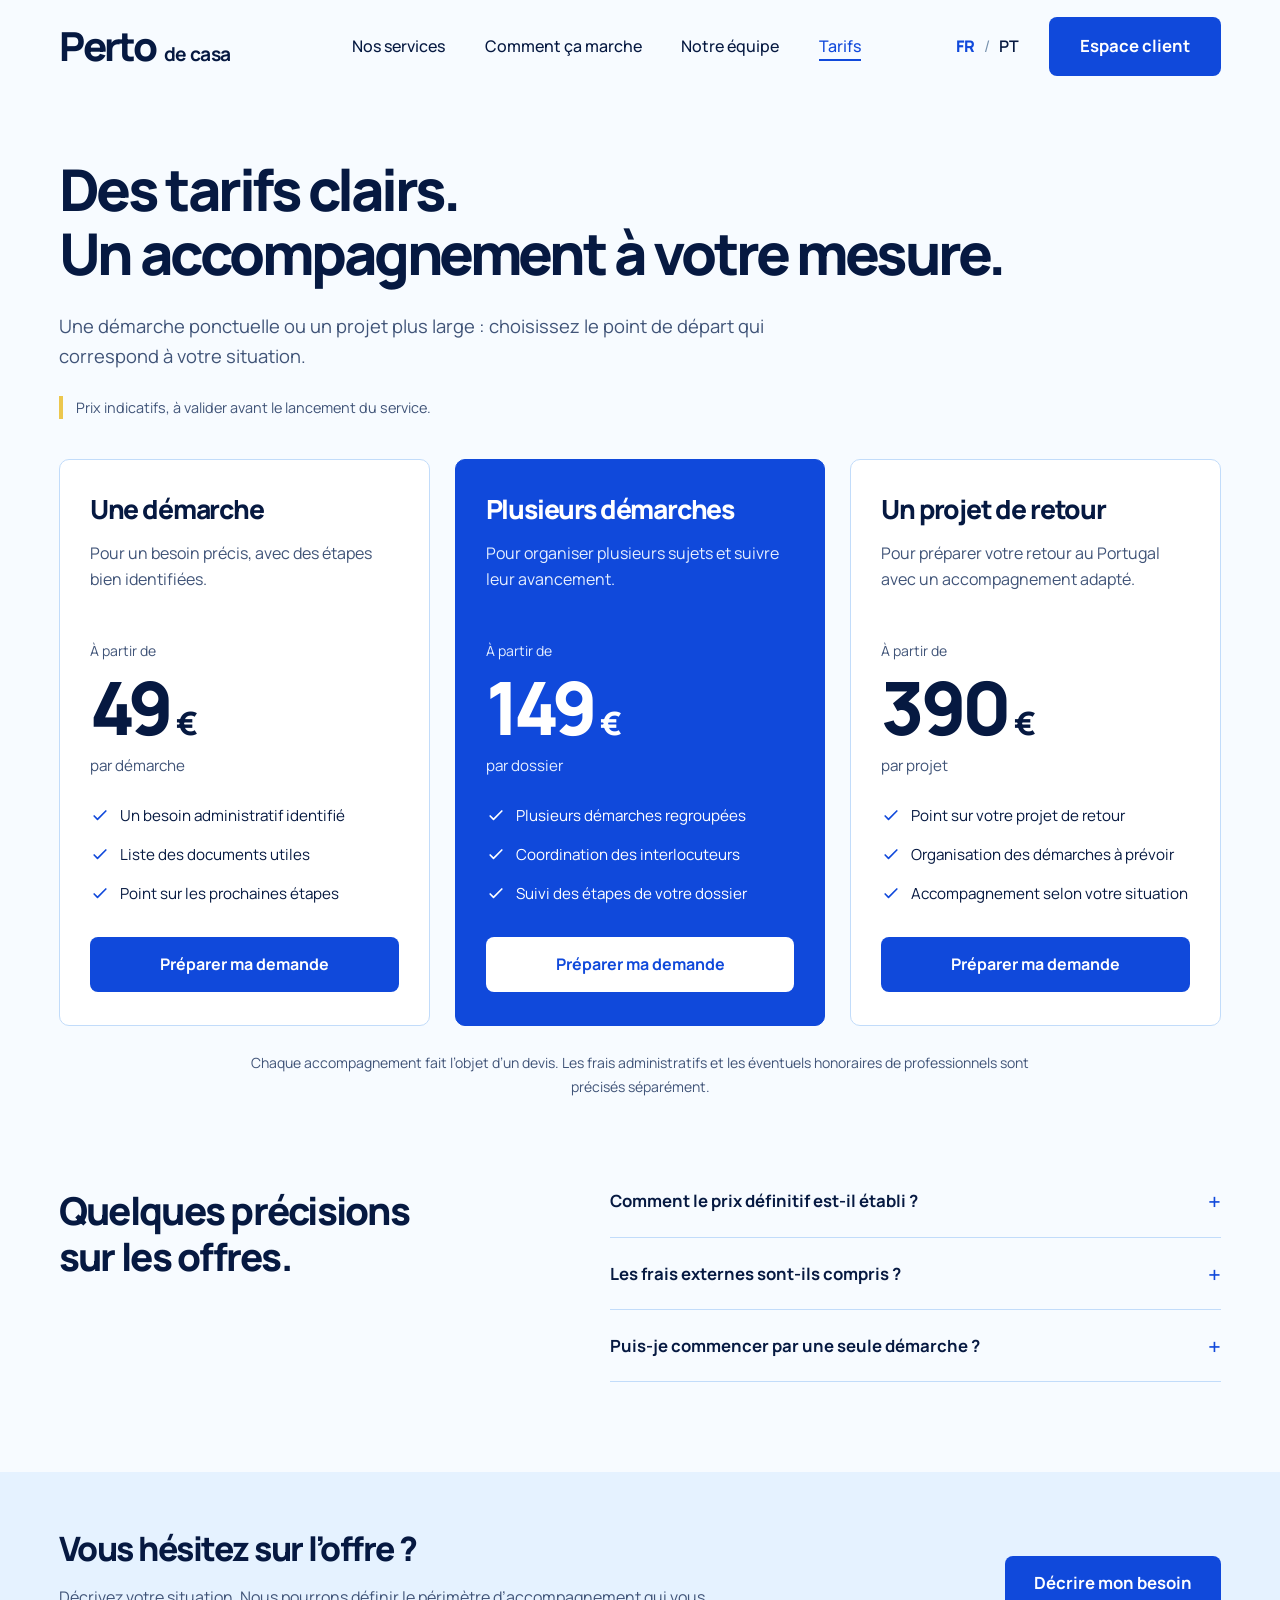
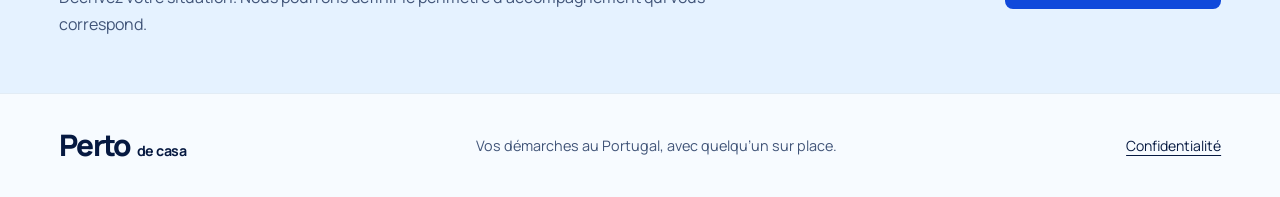
==== tarifs.html @ a604cd0a "Build Perto de Casa website and indicative pricing page" ====
<!doctype html>
<html lang="fr">
<head>
  <meta charset="utf-8">
  <meta name="viewport" content="width=device-width, initial-scale=1">
  <meta name="theme-color" content="#f7fbff">
  <meta name="description" content="Découvrez les offres indicatives de Perto de Casa : une démarche, plusieurs démarches ou un projet de retour au Portugal.">
  <title>Tarifs — Perto de Casa</title>
  <link rel="canonical" href="https://ayoubkhm.github.io/perto-de-casa/tarifs.html">
  <link rel="icon" href="assets/favicon.svg" type="image/svg+xml">
  <link rel="preload" href="assets/manrope-800.ttf" as="font" type="font/ttf" crossorigin>
  <link rel="stylesheet" href="styles.css">
  <link rel="stylesheet" href="pricing.css">
  <script src="app.js" defer></script>
</head>
<body data-page="pricing">
  <a class="skip-link" href="#main" data-i18n="skip">Aller au contenu</a>
  <svg class="icon-library" aria-hidden="true" xmlns="http://www.w3.org/2000/svg">
    <symbol id="icon-document" viewBox="0 0 24 24"><path d="M14 2H6a2 2 0 0 0-2 2v16a2 2 0 0 0 2 2h12a2 2 0 0 0 2-2V8Z"/><path d="M14 2v6h6M8 13h8M8 17h6"/></symbol>
    <symbol id="icon-laptop" viewBox="0 0 24 24"><rect x="4" y="3" width="16" height="14" rx="1"/><path d="m2 21 2-4h16l2 4H2Z"/></symbol>
    <symbol id="icon-house" viewBox="0 0 24 24"><path d="m3 10 9-8 9 8M5 8v13h14V8M9 21v-8h6v8"/></symbol>
    <symbol id="icon-arrow" viewBox="0 0 24 24"><path d="M4 12h16m-6-6 6 6-6 6"/></symbol>
    <symbol id="icon-close" viewBox="0 0 24 24"><path d="m6 6 12 12M6 18 18 6"/></symbol>
    <symbol id="icon-check" viewBox="0 0 24 24"><path d="m5 12 4 4 10-10"/></symbol>
    <symbol id="icon-menu" viewBox="0 0 24 24"><path d="M4 6h16M4 12h16M4 18h16"/></symbol>
    <symbol id="icon-download" viewBox="0 0 24 24"><path d="M12 3v12m-5-5 5 5 5-5M5 16v5h14v-5"/></symbol>
  </svg>

  <header class="site-header">
    <div class="header-inner">
      <a class="wordmark" href="index.html" data-preserve-language aria-label="Perto de Casa, accueil">Perto <span class="wordmark-qualifier">de casa</span></a>
      <nav class="desktop-nav" aria-label="Navigation principale">
        <a href="index.html#services" data-preserve-language data-i18n="navServices">Nos services</a>
        <a href="index.html#fonctionnement" data-preserve-language data-i18n="navHow">Comment ça marche</a>
        <a href="index.html#equipe" data-preserve-language data-i18n="navTeam">Notre équipe</a>
        <a href="tarifs.html" aria-current="page" data-preserve-language data-i18n="navPricing">Tarifs</a>
      </nav>
      <div class="header-actions">
        <div class="language-switch" aria-label="Langue du site">
          <button type="button" data-language="fr" aria-pressed="true" aria-label="Français">FR</button>
          <span aria-hidden="true">/</span>
          <button type="button" data-language="pt" aria-pressed="false" aria-label="Português">PT</button>
        </div>
        <button class="button button-primary client-button" type="button" data-open="client" data-i18n="client">Espace client</button>
        <button class="menu-button" type="button" aria-label="Ouvrir le menu" aria-expanded="false" aria-controls="mobile-navigation"><svg class="icon"><use href="#icon-menu"/></svg></button>
      </div>
    </div>
    <nav id="mobile-navigation" class="mobile-nav" aria-label="Navigation mobile" hidden>
      <a href="index.html#services" data-preserve-language data-i18n="navServices">Nos services</a>
      <a href="index.html#fonctionnement" data-preserve-language data-i18n="navHow">Comment ça marche</a>
      <a href="index.html#equipe" data-preserve-language data-i18n="navTeam">Notre équipe</a>
        <a href="tarifs.html" aria-current="page" data-preserve-language data-i18n="navPricing">Tarifs</a>
      <button type="button" data-open="client" data-i18n="client">Espace client</button>
    </nav>
  </header>

  <main id="main">
    <section class="pricing-intro page-width" aria-labelledby="pricing-title">
      <h1 id="pricing-title" data-i18n="pricingTitle">Des tarifs clairs.<br>Un accompagnement à votre mesure.</h1>
      <p class="pricing-description" data-i18n="pricingIntro">Une démarche ponctuelle ou un projet plus large : choisissez le point de départ qui correspond à votre situation.</p>
      <p class="pricing-indicative" data-i18n="indicative">Prix indicatifs, à valider avant le lancement du service.</p>
    </section>

    <section class="pricing-offers page-width" aria-label="Offres d’accompagnement">
      <div class="pricing-grid">
        <article class="price-card" aria-labelledby="essential-title">
          <h2 id="essential-title" data-i18n="essentialTitle">Une démarche</h2>
          <p class="offer-description" data-i18n="essentialDescription">Pour un besoin précis, avec des étapes bien identifiées.</p>
          <div class="price"><span class="price-from" data-i18n="from">À partir de</span><strong>49<span>€</span></strong><span class="price-unit" data-i18n="perTask">par démarche</span></div>
          <ul class="offer-features">
            <li><svg class="icon"><use href="#icon-check"/></svg><span data-i18n="essentialOne">Un besoin administratif identifié</span></li>
            <li><svg class="icon"><use href="#icon-check"/></svg><span data-i18n="essentialTwo">Liste des documents utiles</span></li>
            <li><svg class="icon"><use href="#icon-check"/></svg><span data-i18n="essentialThree">Point sur les prochaines étapes</span></li>
          </ul>
          <button class="button button-primary" type="button" data-service="documents" data-i18n="choose">Préparer ma demande</button>
        </article>

        <article class="price-card price-card-featured" aria-labelledby="support-title">
          <h2 id="support-title" data-i18n="supportTitle">Plusieurs démarches</h2>
          <p class="offer-description" data-i18n="supportDescription">Pour organiser plusieurs sujets et suivre leur avancement.</p>
          <div class="price"><span class="price-from" data-i18n="from">À partir de</span><strong>149<span>€</span></strong><span class="price-unit" data-i18n="perFile">par dossier</span></div>
          <ul class="offer-features">
            <li><svg class="icon"><use href="#icon-check"/></svg><span data-i18n="supportOne">Plusieurs démarches regroupées</span></li>
            <li><svg class="icon"><use href="#icon-check"/></svg><span data-i18n="supportTwo">Coordination des interlocuteurs</span></li>
            <li><svg class="icon"><use href="#icon-check"/></svg><span data-i18n="supportThree">Suivi des étapes de votre dossier</span></li>
          </ul>
          <button class="button button-inverse" type="button" data-service="remote" data-i18n="choose">Préparer ma demande</button>
        </article>

        <article class="price-card" aria-labelledby="return-title">
          <h2 id="return-title" data-i18n="returnTitle">Un projet de retour</h2>
          <p class="offer-description" data-i18n="returnOfferDescription">Pour préparer votre retour au Portugal avec un accompagnement adapté.</p>
          <div class="price"><span class="price-from" data-i18n="from">À partir de</span><strong>390<span>€</span></strong><span class="price-unit" data-i18n="perProject">par projet</span></div>
          <ul class="offer-features">
            <li><svg class="icon"><use href="#icon-check"/></svg><span data-i18n="returnOne">Point sur votre projet de retour</span></li>
            <li><svg class="icon"><use href="#icon-check"/></svg><span data-i18n="returnTwo">Organisation des démarches à prévoir</span></li>
            <li><svg class="icon"><use href="#icon-check"/></svg><span data-i18n="returnThree">Accompagnement selon votre situation</span></li>
          </ul>
          <button class="button button-primary" type="button" data-service="return" data-i18n="choose">Préparer ma demande</button>
        </article>
      </div>
      <p class="pricing-note" data-i18n="priceNote">Chaque accompagnement fait l’objet d’un devis. Les frais administratifs et les éventuels honoraires de professionnels sont précisés séparément.</p>
    </section>

    <section class="pricing-faq page-width" aria-labelledby="pricing-faq-title">
      <h2 id="pricing-faq-title" data-i18n="pricingQuestions">Quelques précisions sur les offres.</h2>
      <div class="faq-list">
        <details><summary data-i18n="faqOne">Comment le prix définitif est-il établi ?</summary><p data-i18n="faqOneAnswer">Le devis précise les démarches prises en charge, les pièces utiles et les éventuels besoins de coordination. Les montants présentés sont des indications de travail à confirmer avec Hélèna.</p></details>
        <details><summary data-i18n="faqTwo">Les frais externes sont-ils compris ?</summary><p data-i18n="faqTwoAnswer">Les frais de l’administration, les traductions et les éventuels honoraires de professionnels sont distingués de l’accompagnement et précisés dans le devis.</p></details>
        <details><summary data-i18n="faqThree">Puis-je commencer par une seule démarche ?</summary><p data-i18n="faqThreeAnswer">Oui. L’offre « Une démarche » est prévue pour un besoin ponctuel. Vous pourrez ensuite définir un accompagnement plus large si votre situation le demande.</p></details>
      </div>
    </section>

    <section class="pricing-contact">
      <div class="page-width pricing-contact-inner"><div><h2 data-i18n="unsureTitle">Vous hésitez sur l’offre ?</h2><p data-i18n="unsureDescription">Décrivez votre situation. Nous pourrons définir le périmètre d’accompagnement qui vous correspond.</p></div><button class="button button-primary" type="button" data-open="request" data-i18n="describe">Décrire mon besoin</button></div>
    </section>
  </main>

  <footer class="site-footer">
    <div class="page-width footer-inner"><a class="wordmark" href="index.html" data-preserve-language>Perto <span class="wordmark-qualifier">de casa</span></a><p data-i18n="footer">Vos démarches au Portugal, avec quelqu’un sur place.</p><button class="footer-link" type="button" data-open="privacy" data-i18n="privacy">Confidentialité</button></div>
  </footer>

  <dialog id="request-dialog" class="modal request-modal" aria-labelledby="request-title">
    <button class="modal-close" type="button" data-close aria-label="Fermer"><svg class="icon"><use href="#icon-close"/></svg></button>
    <div id="request-entry">
      <span class="modal-mark">Perto de Casa</span>
      <h2 id="request-title" data-i18n="requestTitle" tabindex="-1">Parlons de votre besoin.</h2>
      <p class="modal-intro" data-i18n="requestIntro">Préparez votre demande pour rassembler les informations utiles à votre premier échange.</p>
      <form id="request-form">
        <div class="form-row"><label><span data-i18n="name">Votre nom</span><input name="name" type="text" autocomplete="name" maxlength="100" required></label><label><span data-i18n="email">Votre e-mail</span><input name="email" type="email" autocomplete="email" maxlength="150" required></label></div>
        <div class="form-row"><label><span data-i18n="country">Vous vivez en</span><select name="country"><option value="France">France</option><option value="Suisse" data-i18n="switzerland">Suisse</option><option value="Allemagne" data-i18n="germany">Allemagne</option><option value="Royaume-Uni" data-i18n="uk">Royaume-Uni</option><option value="Portugal">Portugal</option><option value="Autre" data-i18n="other">Autre pays</option></select></label><label><span data-i18n="subject">Votre besoin concerne</span><select name="service"><option value="documents" data-i18n="documents">Documents</option><option value="remote" data-i18n="remote">Démarches à distance</option><option value="return" data-i18n="return">Retour au Portugal</option><option value="other" data-i18n="unsure">Je souhaite en discuter</option></select></label></div>
        <label><span data-i18n="message">Expliquez-nous votre situation</span><textarea name="message" rows="4" maxlength="3000" required data-i18n-placeholder="messagePlaceholder" placeholder="Quelle démarche souhaitez-vous préparer ?"></textarea></label>
        <p class="form-note" data-i18n="formNote">Ne joignez pas de document d’identité ni d’information sensible à ce premier descriptif.</p>
        <button class="button button-primary form-submit" type="submit" data-i18n="prepare">Préparer ma demande</button>
      </form>
    </div>
    <div id="request-result" hidden>
      <span class="result-icon"><svg class="icon"><use href="#icon-check"/></svg></span>
      <h2 data-i18n="resultTitle" tabindex="-1">Votre demande est prête.</h2>
      <p class="modal-intro" data-i18n="resultIntro">Téléchargez ce récapitulatif pour votre premier échange. Aucune information n’a été envoyée.</p>
      <div class="request-summary"><dl><dt data-i18n="name">Votre nom</dt><dd id="summary-name"></dd><dt data-i18n="subject">Votre besoin concerne</dt><dd id="summary-service"></dd><dt data-i18n="message">Expliquez-nous votre situation</dt><dd id="summary-message"></dd></dl></div>
      <button id="download-request" class="button button-primary form-submit" type="button"><svg class="icon"><use href="#icon-download"/></svg><span data-i18n="download">Télécharger ma demande</span></button>
      <button id="edit-request" class="text-link result-back" type="button" data-i18n="edit">Modifier ma demande</button>
    </div>
  </dialog>

  <dialog id="client-dialog" class="modal client-modal" aria-labelledby="client-title">
    <button class="modal-close" type="button" data-close aria-label="Fermer"><svg class="icon"><use href="#icon-close"/></svg></button>
    <span class="modal-mark">Perto de Casa</span>
    <h2 id="client-title" data-i18n="clientTitle" tabindex="-1">Votre dossier, au même endroit.</h2>
    <p class="modal-intro" data-i18n="clientIntro">Un aperçu du suivi de votre accompagnement.</p>
    <div class="client-preview">
      <div class="preview-header"><span class="preview-icon"><svg class="icon"><use href="#icon-document"/></svg></span><div><span class="example-label" data-i18n="example">Exemple de dossier</span><h3 data-i18n="clientFile">Documents administratifs</h3></div></div>
      <ol class="file-progress"><li class="completed"><span class="progress-dot"><svg class="icon"><use href="#icon-check"/></svg></span><div><strong data-i18n="fileReceived">Demande reçue</strong><span data-i18n="fileReceivedText">Votre besoin est identifié.</span></div></li><li class="current"><span class="progress-dot"></span><div><strong data-i18n="fileProgress">Préparation du dossier</strong><span data-i18n="fileProgressText">Les pièces utiles sont rassemblées.</span></div></li><li><span class="progress-dot"></span><div><strong data-i18n="fileNext">Prochaine étape</strong><span data-i18n="fileNextText">Un point avec votre interlocuteur.</span></div></li></ol>
    </div>
    <p class="client-note" data-i18n="clientNote">L’accès personnel aux dossiers sera disponible au lancement du service.</p>
    <button class="button button-primary form-submit" type="button" data-open="request" data-i18n="describe">Décrire mon besoin</button>
  </dialog>

  <dialog id="privacy-dialog" class="modal privacy-modal" aria-labelledby="privacy-title">
    <button class="modal-close" type="button" data-close aria-label="Fermer"><svg class="icon"><use href="#icon-close"/></svg></button>
    <h2 id="privacy-title" data-i18n="privacy" tabindex="-1">Confidentialité</h2>
    <p data-i18n="privacyText">Le formulaire prépare un récapitulatif sur votre appareil. Il ne transmet pas vos informations et ne les conserve pas après la fermeture de la page. Ce site n’utilise pas de cookies publicitaires ni d’outil de suivi.</p>
  </dialog>
</body>
</html>
---- styles.css ----
@font-face{font-family:Manrope;src:url('assets/manrope-400.ttf') format('truetype');font-weight:400;font-display:swap}
@font-face{font-family:Manrope;src:url('assets/manrope-500.ttf') format('truetype');font-weight:500;font-display:swap}
@font-face{font-family:Manrope;src:url('assets/manrope-600.ttf') format('truetype');font-weight:600;font-display:swap}
@font-face{font-family:Manrope;src:url('assets/manrope-700.ttf') format('truetype');font-weight:700;font-display:swap}
@font-face{font-family:Manrope;src:url('assets/manrope-800.ttf') format('truetype');font-weight:800;font-display:swap}
:root{--navy:#061941;--blue:#1049db;--blue-hover:#0639b5;--porcelain:#f7fbff;--light-blue:#e5f2ff;--circle-blue:#cfe3ff;--line:#c2dcfa;--muted:#405478;--yellow:#ecc74e;--gutter:clamp(1.25rem,4.6vw,5rem);font-family:Manrope,Arial,sans-serif;color:var(--navy);background:var(--porcelain);font-synthesis:none}
*{box-sizing:border-box}
html{scroll-behavior:smooth;scroll-padding-top:1.25rem}
body{margin:0;min-width:320px}
button,input,textarea,select{font:inherit}
button,a,input,textarea,select{-webkit-tap-highlight-color:transparent}
button,a{touch-action:manipulation}
button{cursor:pointer}
button:disabled{cursor:default}
a{color:inherit;text-decoration:none}
button{color:inherit}
button:focus-visible,a:focus-visible,input:focus-visible,textarea:focus-visible,select:focus-visible{outline:3px solid var(--blue);outline-offset:5px}
button:focus:not(:focus-visible){outline:none}
h1,h2,h3,p{margin:0}
button{border:0;background:none}
[hidden]{display:none!important}
.icon-library{position:absolute;width:0;height:0;overflow:hidden}
.icon{width:24px;height:24px;fill:none;stroke:currentColor;stroke-width:1.8;stroke-linecap:round;stroke-linejoin:round;flex-shrink:0}
.skip-link{position:fixed;top:12px;left:12px;z-index:100;background:white;padding:12px 18px;border:2px solid var(--blue);transform:translateY(-180%)}
.skip-link:focus{transform:translateY(0)}
.page-width,.header-inner,.hero-inner{max-width:1640px;padding-left:var(--gutter);padding-right:var(--gutter);margin:0 auto}
.site-header{position:relative;z-index:5;background:var(--porcelain)}
.header-inner{min-height:92px;display:grid;grid-template-columns:minmax(160px,calc(27.5vw - var(--gutter) - 32px)) 1fr auto;align-items:center;gap:32px;padding-top:14px;padding-bottom:14px}
.wordmark{font-size:2.5rem;letter-spacing:-.055em;font-weight:800;line-height:1.1;flex-shrink:0}
.wordmark-qualifier{display:inline-block;font-size:.48em;letter-spacing:-.035em;font-weight:700;margin-left:.12em;white-space:nowrap}
.desktop-nav{display:flex;flex-wrap:wrap;align-items:center;gap:clamp(1.5rem,3.1vw,3.25rem);white-space:nowrap}
.desktop-nav a{font-size:1rem;font-weight:500;padding:12px 0}
.desktop-nav a:hover{color:var(--blue)}
.desktop-nav a[aria-current=page]{color:var(--blue);text-decoration:underline;text-underline-offset:7px;text-decoration-thickness:2px}
.header-actions{display:flex;align-items:center;gap:30px}
.language-switch{display:flex;align-items:center;gap:9px;white-space:nowrap;font-size:1rem}
.language-switch button{padding:6px 0;font-weight:600}
.language-switch span{color:#7691ad}
.language-switch button[aria-pressed=true]{color:var(--blue);font-weight:800}
.language-switch button:hover{color:var(--blue)}
.button{min-height:52px;padding:15px 29px;display:inline-flex;align-items:center;justify-content:center;gap:10px;font-size:1.05rem;font-weight:700;border-radius:8px;line-height:1.4;transition:background-color .18s ease,box-shadow .18s ease;text-align:center}
.button-primary{background:var(--blue);color:#fff}
.button-primary:hover{background:var(--blue-hover);box-shadow:0 4px 14px #1049db18}
.client-button{min-height:59px;padding:16px 31px}
.menu-button{display:none;align-items:center;justify-content:center;width:42px;height:42px}
.hero{position:relative;min-height:626px;isolation:isolate;overflow:hidden}
.hero-inner{position:relative;z-index:2;min-height:626px;display:flex;align-items:center;pointer-events:none}
.hero-copy{width:53%;padding:40px 0 60px;pointer-events:auto}
.hero h1{font-size:clamp(3.4rem,5.4vw,5.3rem);line-height:1.075;font-weight:800;letter-spacing:-.057em;margin-bottom:30px}
.hero h1 span{display:block}
.hero-description{font-size:clamp(1.15rem,1.8vw,1.8rem);font-weight:400;line-height:1.45;letter-spacing:-.018em;max-width:635px}
.hero-actions{display:flex;align-items:center;gap:33px;margin-top:36px;flex-wrap:wrap}
.hero-cta{min-height:73px;padding:20px 37px;font-size:1.4rem;border-radius:9px}
.text-link{display:inline-flex;gap:12px;align-items:center;color:var(--blue);font-weight:700;font-size:1.15rem;line-height:1.6;padding:8px 0;background:none;border:0}
.text-link .icon{width:25px;height:25px;transition:transform .18s ease}
.text-link:hover .icon{transform:translateX(4px)}
.text-link:hover span{text-decoration:underline;text-underline-offset:5px}
.hero-art{position:absolute;right:0;top:0;width:52.5%;height:100%;z-index:0}
.hero-art img{width:100%;height:100%;object-fit:cover;object-position:54% center;display:block}
.services{background:var(--light-blue);padding:45px 0 47px;scroll-margin-top:0}
.services>.page-width{max-width:1640px;padding-left:0;padding-right:0}
.services h2{text-align:center;font-size:clamp(2rem,3.15vw,3.1rem);line-height:1.25;letter-spacing:-.048em;font-weight:800}
.services-grid{display:grid;grid-template-columns:repeat(3,minmax(0,1fr));margin-top:29px}
.service{position:relative;display:flex;flex-direction:column;align-items:center;padding:0 32px;text-align:center;min-width:0}
.service+.service:before{content:'';position:absolute;left:0;top:33px;width:1px;height:110px;background:var(--line)}
.service-icon{height:90px;width:90px;border-radius:50%;background:var(--circle-blue);color:var(--blue);display:flex;align-items:center;justify-content:center;transition:background .18s ease,transform .18s ease}
.service-icon .icon{width:47px;height:47px;stroke-width:1.85}
.service-name{font-size:clamp(1.15rem,1.65vw,1.65rem);font-weight:700;letter-spacing:-.05em;line-height:1.4;margin-top:13px;overflow-wrap:anywhere}
.service-description{max-width:290px;font-size:.95rem;line-height:1.6;margin-top:15px;color:var(--muted)}
.service:hover .service-icon{background:#bad8ff;transform:translateY(-3px)}
.service:hover .service-name{color:var(--blue)}
.section-space{padding:100px 0}
.how-layout{display:grid;grid-template-columns:1fr 1.2fr;gap:100px}
.section-intro h2,.team h2{font-size:clamp(2.35rem,3.2vw,3.25rem);font-weight:800;line-height:1.18;letter-spacing:-.05em}
.section-intro p{font-size:1.1rem;line-height:1.75;max-width:380px;margin-top:25px;color:var(--muted)}
.section-intro .text-link{margin-top:24px}
.steps{list-style:none;margin:0;padding:0}
.steps li{display:flex;gap:23px;padding:26px 0;border-bottom:1px solid #d7e5f3}
.steps li>div,.preview-header>div{min-width:0}
.steps h3,.preview-header h3{overflow-wrap:anywhere}
.steps li:first-child{padding-top:0}
.steps li:last-child{border:0;padding-bottom:0}
.step-number{display:flex;align-items:center;justify-content:center;width:42px;height:42px;background:#e4efff;border-radius:50%;color:var(--blue);font-size:1.1rem;font-weight:800;flex-shrink:0}
.steps h3{font-size:1.16rem;letter-spacing:-.025em;font-weight:700;margin:5px 0 9px}
.steps p{font-size:1rem;color:var(--muted);line-height:1.65;max-width:470px}
.team{background:#fff;padding:90px 0}
.team-layout{display:grid;grid-template-columns:.85fr 1.15fr;gap:100px;align-items:center}
.team-identity{background:var(--light-blue);min-height:365px;display:flex;flex-direction:column;align-items:center;justify-content:center;padding:45px 35px;text-align:center;position:relative;overflow:hidden}
.team-name{font-size:clamp(4rem,6vw,6rem);font-weight:800;letter-spacing:-.07em;line-height:1.2}
.team-location{font-size:1rem;margin-top:16px;line-height:1.6;max-width:250px}
.identity-line{display:block;width:55px;height:5px;background:var(--yellow);margin-top:28px}
.team-copy p{font-size:1.05rem;color:var(--muted);line-height:1.75;margin-top:23px;max-width:560px}
.team-copy p+p{margin-top:12px}
.team-copy .button{margin-top:29px}
.site-footer{padding:34px 0;background:var(--porcelain);border-top:1px solid #e2ecf5}
.footer-inner{display:flex;align-items:center;justify-content:space-between;gap:24px}
.site-footer .wordmark{font-size:1.85rem}
.site-footer p{font-size:.9rem;color:var(--muted)}
.footer-link{font-size:.875rem;text-decoration:underline;text-underline-offset:4px;padding:8px 0}
.footer-link:hover{color:var(--blue)}
.modal{border:0;border-radius:16px;max-width:650px;width:calc(100% - 32px);padding:47px 45px;color:var(--navy);background:var(--porcelain);box-shadow:0 25px 120px #04173735;max-height:calc(100dvh - 40px);overflow:auto}
.modal::backdrop{background:#06194166;backdrop-filter:blur(4px)}
body.modal-open{overflow:hidden}
.modal-close{position:absolute;right:18px;top:18px;width:38px;height:38px;display:flex;justify-content:center;align-items:center;border-radius:50%;background:#e6effa}
.modal-close:hover{background:#d3e3f6}
.modal-mark{display:block;color:var(--blue);font-weight:800;font-size:1.3rem;letter-spacing:-.04em;margin-bottom:22px}
.modal h2{font-size:2rem;line-height:1.2;letter-spacing:-.045em;max-width:460px;margin-bottom:16px}
.modal h2:focus{outline:none}
.modal-intro,.privacy-modal p{font-size:1rem;color:var(--muted);line-height:1.65;margin-bottom:26px}
.form-row{display:grid;grid-template-columns:1fr 1fr;gap:18px}
form label{display:flex;flex-direction:column;gap:9px;font-size:.9rem;font-weight:600;margin-bottom:19px}
input,select,textarea{border:1px solid #b5cbe2;border-radius:7px;background:#fff;width:100%;padding:12px 13px;color:var(--navy);min-height:48px;font-size:1rem}
textarea{resize:vertical;line-height:1.6}
input::placeholder,textarea::placeholder{color:#7185a0;font-weight:400}
.form-note{font-size:.8rem;line-height:1.55;color:var(--muted);margin-bottom:22px}
.form-submit{width:100%}
.result-icon{display:flex;align-items:center;justify-content:center;height:64px;width:64px;background:var(--circle-blue);color:var(--blue);border-radius:50%;margin:0 0 24px}
.result-icon .icon{width:30px;height:30px}
.request-summary{background:#eaf3ff;padding:22px;border-radius:8px;margin-bottom:25px}
.request-summary dl{margin:0}
.request-summary dt{color:var(--muted);font-size:.8rem;margin:17px 0 5px}
.request-summary dt:first-child{margin-top:0}
.request-summary dd{margin:0;font-size:.98rem;line-height:1.6;white-space:pre-wrap;overflow-wrap:anywhere}
.result-back{display:flex;justify-content:center;width:100%;margin-top:12px;font-size:.95rem}
.client-preview{border:1px solid #cbdcf1;background:#fff;border-radius:10px;padding:26px;margin-bottom:20px}
.preview-header{display:flex;align-items:center;gap:14px;margin-bottom:30px}
.preview-icon{height:45px;width:45px;border-radius:8px;background:var(--light-blue);color:var(--blue);display:flex;align-items:center;justify-content:center}
.example-label{color:var(--muted);font-size:.8rem;display:block;margin-bottom:4px}
.preview-header h3{font-size:1.03rem}
.file-progress{list-style:none;padding:0;margin:0 0 0 10px}
.file-progress li{position:relative;display:flex;gap:16px;padding-bottom:27px}
.file-progress li:last-child{padding-bottom:0}
.file-progress li:not(:last-child):before{content:'';position:absolute;left:12px;top:25px;width:2px;height:calc(100% - 25px);background:#d7e4f4}
.progress-dot{position:relative;display:flex;justify-content:center;align-items:center;width:26px;height:26px;background:white;border:2px solid #c5d3e5;border-radius:50%;flex-shrink:0}
.completed .progress-dot{background:var(--blue);border-color:var(--blue);color:white}
.completed .progress-dot .icon{width:15px;height:15px;stroke-width:2.5}
.current .progress-dot{background:var(--yellow);border-color:var(--yellow)}
.file-progress strong{display:block;font-size:.96rem;font-weight:600;padding-top:2px}
.file-progress div>span{display:block;font-size:.86rem;color:var(--muted);line-height:1.5;margin-top:6px}
.client-note{font-size:.86rem;line-height:1.6;color:var(--muted);margin-bottom:22px}
.privacy-modal{max-width:560px}
.privacy-modal p{margin-bottom:0}
@media(min-width:1641px){.hero-art{width:calc(50% + 25px)}.hero h1{font-size:5.3rem}.hero-inner,.hero{min-height:690px}}
@media(max-width:1200px){.desktop-nav{margin-left:0;gap:24px}.header-actions{gap:20px}.hero-copy{width:54%}.hero h1{font-size:5.35vw}.hero-actions{gap:22px}.hero-cta{font-size:1.1rem;min-height:62px;padding:17px 27px}.hero-actions .text-link{font-size:1rem}.hero-inner,.hero{min-height:560px}.hero-art{width:51%}.how-layout,.team-layout{gap:65px}.hero-description{max-width:480px}}
@media(max-width:980px){.header-inner{min-height:82px}.wordmark{font-size:2.1rem}.desktop-nav{gap:18px}.desktop-nav a{font-size:.875rem}.header-actions{gap:15px}.client-button{padding:13px 18px;min-height:48px;font-size:.9rem}.language-switch{font-size:.9rem;gap:6px}.hero-inner,.hero{min-height:515px}.hero-copy{padding-bottom:40px}.hero h1{margin-bottom:25px}.hero-actions{gap:12px;margin-top:30px}.hero-cta{padding:17px 22px}.hero-actions .text-link{font-size:.9rem;gap:8px}.hero-actions .text-link .icon{width:21px}.service{padding:0 19px}.section-space{padding:75px 0}.how-layout,.team-layout{gap:40px}.team{padding:75px 0}.team-identity{min-height:330px}}
@media(max-width:760px){:root{--gutter:24px}.header-inner{min-height:78px;display:flex;flex-wrap:wrap;justify-content:space-between;gap:15px}.wordmark{font-size:2rem}.desktop-nav,.header-actions>.client-button{display:none}.header-actions{gap:22px}.menu-button{display:flex}.mobile-nav{border-top:1px solid var(--line);padding:12px var(--gutter) 22px;background:var(--porcelain)}.mobile-nav a,.mobile-nav button{display:block;width:100%;text-align:left;padding:13px 0;font-size:1rem}.hero{min-height:0;display:flex;flex-direction:column}.hero-inner{min-height:0;order:0;width:100%;display:block}.hero-copy{width:100%;padding:37px 0 32px}.hero h1{font-size:clamp(2rem,7.3vw,3.5rem);line-height:1.1;letter-spacing:-.055em;margin-bottom:22px}.hero-description{font-size:1.1rem;max-width:540px;line-height:1.6}.hero-actions{margin-top:27px;gap:16px 24px}.hero-cta{min-height:56px;font-size:1rem;padding:16px 23px}.hero-actions .text-link{font-size:.95rem}.hero-art{position:relative;order:1;width:100%;height:auto;aspect-ratio:1.55}.hero-art img{object-position:center center}.services{padding:36px 0 38px}.services h2{font-size:1.9rem;line-height:1.25;max-width:480px;margin:0 auto}.services-grid{margin-top:30px;gap:0}.service{padding:0 13px}.service-icon{width:66px;height:66px}.service-icon .icon{width:35px;height:35px}.service-name{font-size:1rem;margin-top:12px;letter-spacing:-.035em}.service-description{display:none}.service+.service:before{top:20px;height:85px}.how-layout,.team-layout{grid-template-columns:1fr;gap:40px}.section-space{padding:65px 0}.section-intro h2,.team h2{font-size:2.2rem}.section-intro p{max-width:480px;font-size:1rem;margin-top:20px}.section-intro .text-link{font-size:1rem;margin-top:18px}.steps li{padding:23px 0;gap:18px}.steps h3{font-size:1.07rem}.steps p{font-size:.95rem}.team{padding:60px 0}.team-identity{min-height:235px}.team-name{font-size:min(4.5rem,18vw)}.team-location{max-width:none}.team-copy p{font-size:1rem}.footer-inner{flex-wrap:wrap;gap:18px}.site-footer p{order:2;width:100%}.site-footer .wordmark{font-size:1.75rem}.modal{padding:42px 25px 28px;border-radius:12px}.modal h2{font-size:1.7rem}.modal-intro{font-size:.95rem}.client-preview{padding:21px}}
@media(max-width:420px){:root{--gutter:20px}.header-inner{min-height:72px}.wordmark{font-size:1.8rem}.header-actions{gap:18px}.hero-copy{padding-top:30px}.hero h1{font-size:7.25vw}.hero-description{font-size:1rem}.hero-actions{flex-direction:column;align-items:flex-start;gap:12px}.hero-cta{min-height:54px;font-size:1rem}.services h2{font-size:1.65rem}.service{padding:0 7px}.service-icon{width:60px;height:60px}.service-icon .icon{width:32px;height:32px}.service-name{font-size:.92rem}.services-grid{margin-top:26px}.section-intro h2,.team h2{font-size:2rem}.form-row{grid-template-columns:1fr;gap:0}.form-note{font-size:.8rem}.modal{padding-left:22px;padding-right:22px}.preview-header h3{font-size:.9rem}}
@media(prefers-reduced-motion:reduce){html{scroll-behavior:auto}*,*:before,*:after{transition:none!important}}
---- pricing.css ----
.pricing-intro{padding-top:66px;padding-bottom:40px}
.pricing-intro h1{font-size:clamp(2.5rem,4.5vw,4.55rem);line-height:1.11;letter-spacing:-.06em;font-weight:800;max-width:1080px}
.pricing-description{font-size:1.15rem;line-height:1.65;color:var(--muted);max-width:760px;margin-top:25px}
.pricing-indicative{font-size:.9rem;line-height:1.65;border-left:4px solid var(--yellow);padding-left:13px;margin-top:24px;color:var(--muted)}
.pricing-grid{display:grid;grid-template-columns:repeat(3,minmax(0,1fr));gap:25px}
.price-card{border:1px solid var(--line);background:#fff;padding:33px 30px;border-radius:10px;display:flex;flex-direction:column;min-width:0}
.price-card h2{font-size:1.65rem;font-weight:800;line-height:1.25;letter-spacing:-.045em}
.offer-description{font-size:1rem;line-height:1.6;color:var(--muted);margin-top:15px;min-height:77px}
.price{margin-top:23px;display:flex;flex-direction:column;align-items:flex-start;gap:5px}
.price-from{font-size:.875rem;color:var(--muted)}
.price strong{font-size:4.6rem;line-height:1.15;letter-spacing:-.065em;font-weight:800;white-space:nowrap}
.price strong>span{font-size:2rem;letter-spacing:-.035em;margin-left:7px}
.price-unit{font-size:.95rem;color:var(--muted)}
.offer-features{list-style:none;padding:0;margin:29px 0 32px;display:flex;flex-direction:column;gap:16px;flex:1}
.offer-features li{display:flex;align-items:flex-start;gap:10px;font-size:.95rem;line-height:1.5;min-width:0}
.offer-features li .icon{width:20px;height:20px;color:var(--blue);margin-top:1px;stroke-width:2}
.offer-features li span{min-width:0;overflow-wrap:anywhere}
.price-card>.button{width:100%;font-size:1rem;padding:16px 14px}
.price-card-featured{background:var(--blue);border-color:var(--blue);color:white}
.price-card-featured .offer-description,.price-card-featured .price-from,.price-card-featured .price-unit{color:#e6efff}
.price-card-featured .offer-features li .icon{color:white}
.button-inverse{background:white;color:var(--blue)}
.button-inverse:hover{background:#eaf2ff}
.pricing-note{font-size:.875rem;line-height:1.7;color:var(--muted);max-width:830px;margin:25px auto 0;text-align:center}
.pricing-faq{padding-top:90px;padding-bottom:90px;display:grid;grid-template-columns:.85fr 1.15fr;gap:100px}
.pricing-faq h2{font-size:clamp(2rem,3vw,3rem);font-weight:800;line-height:1.2;letter-spacing:-.045em;max-width:400px}
.faq-list details{border-bottom:1px solid var(--line);padding:23px 0}
.faq-list details:first-child{padding-top:0}
.faq-list summary{font-size:1.05rem;line-height:1.5;font-weight:700;cursor:pointer;padding-right:25px;position:relative;list-style:none}
.faq-list summary::-webkit-details-marker{display:none}
.faq-list summary:after{content:'+';position:absolute;right:0;top:0;color:var(--blue);font-size:1.4rem;font-weight:500;line-height:1.25}
.faq-list details[open] summary:after{content:'−'}
.faq-list summary:hover{color:var(--blue)}
.faq-list summary:focus-visible{outline:3px solid var(--blue);outline-offset:5px}
.faq-list details p{font-size:.98rem;line-height:1.75;color:var(--muted);margin-top:17px;max-width:550px}
.pricing-contact{padding:55px 0;background:var(--light-blue)}
.pricing-contact-inner{display:flex;align-items:center;justify-content:space-between;gap:40px}
.pricing-contact h2{font-size:2.1rem;line-height:1.25;font-weight:800;letter-spacing:-.045em}
.pricing-contact p{font-size:1rem;line-height:1.7;color:var(--muted);margin-top:15px;max-width:670px}
.pricing-contact .button{flex-shrink:0}
@media(max-width:1100px){.pricing-grid{gap:17px}.price-card{padding:28px 23px}.price-card h2{font-size:1.4rem}.offer-description{font-size:.95rem;min-height:92px}.offer-features li{font-size:.875rem}.pricing-faq{gap:55px}.price-card>.button{font-size:.9rem}.price strong{font-size:4rem}}
@media(max-width:760px){.pricing-intro{padding-top:38px;padding-bottom:30px}.pricing-intro h1{font-size:2.5rem;line-height:1.13}.pricing-description{font-size:1rem;margin-top:21px}.pricing-indicative{font-size:.85rem;margin-top:20px}.pricing-grid{grid-template-columns:1fr;gap:19px}.price-card{padding:28px}.price-card h2{font-size:1.65rem}.offer-description{min-height:0;font-size:1rem;max-width:430px}.price{margin-top:21px}.price strong{font-size:4.2rem}.offer-features{margin-top:24px;margin-bottom:27px}.offer-features li{font-size:.95rem}.price-card>.button{font-size:1rem}.pricing-note{text-align:left;font-size:.85rem;margin-top:21px}.pricing-faq{grid-template-columns:1fr;gap:33px;padding-top:62px;padding-bottom:62px}.pricing-faq h2{font-size:2rem}.faq-list summary{font-size:1rem}.faq-list details p{font-size:.95rem}.pricing-contact{padding:42px 0}.pricing-contact-inner{flex-direction:column;align-items:flex-start;gap:25px}.pricing-contact h2{font-size:1.8rem}.pricing-contact p{font-size:.95rem}.pricing-contact .button{width:100%}}
@media(max-width:380px){.pricing-intro h1{font-size:2.2rem}.price-card{padding:25px}.pricing-faq h2{font-size:1.85rem}}
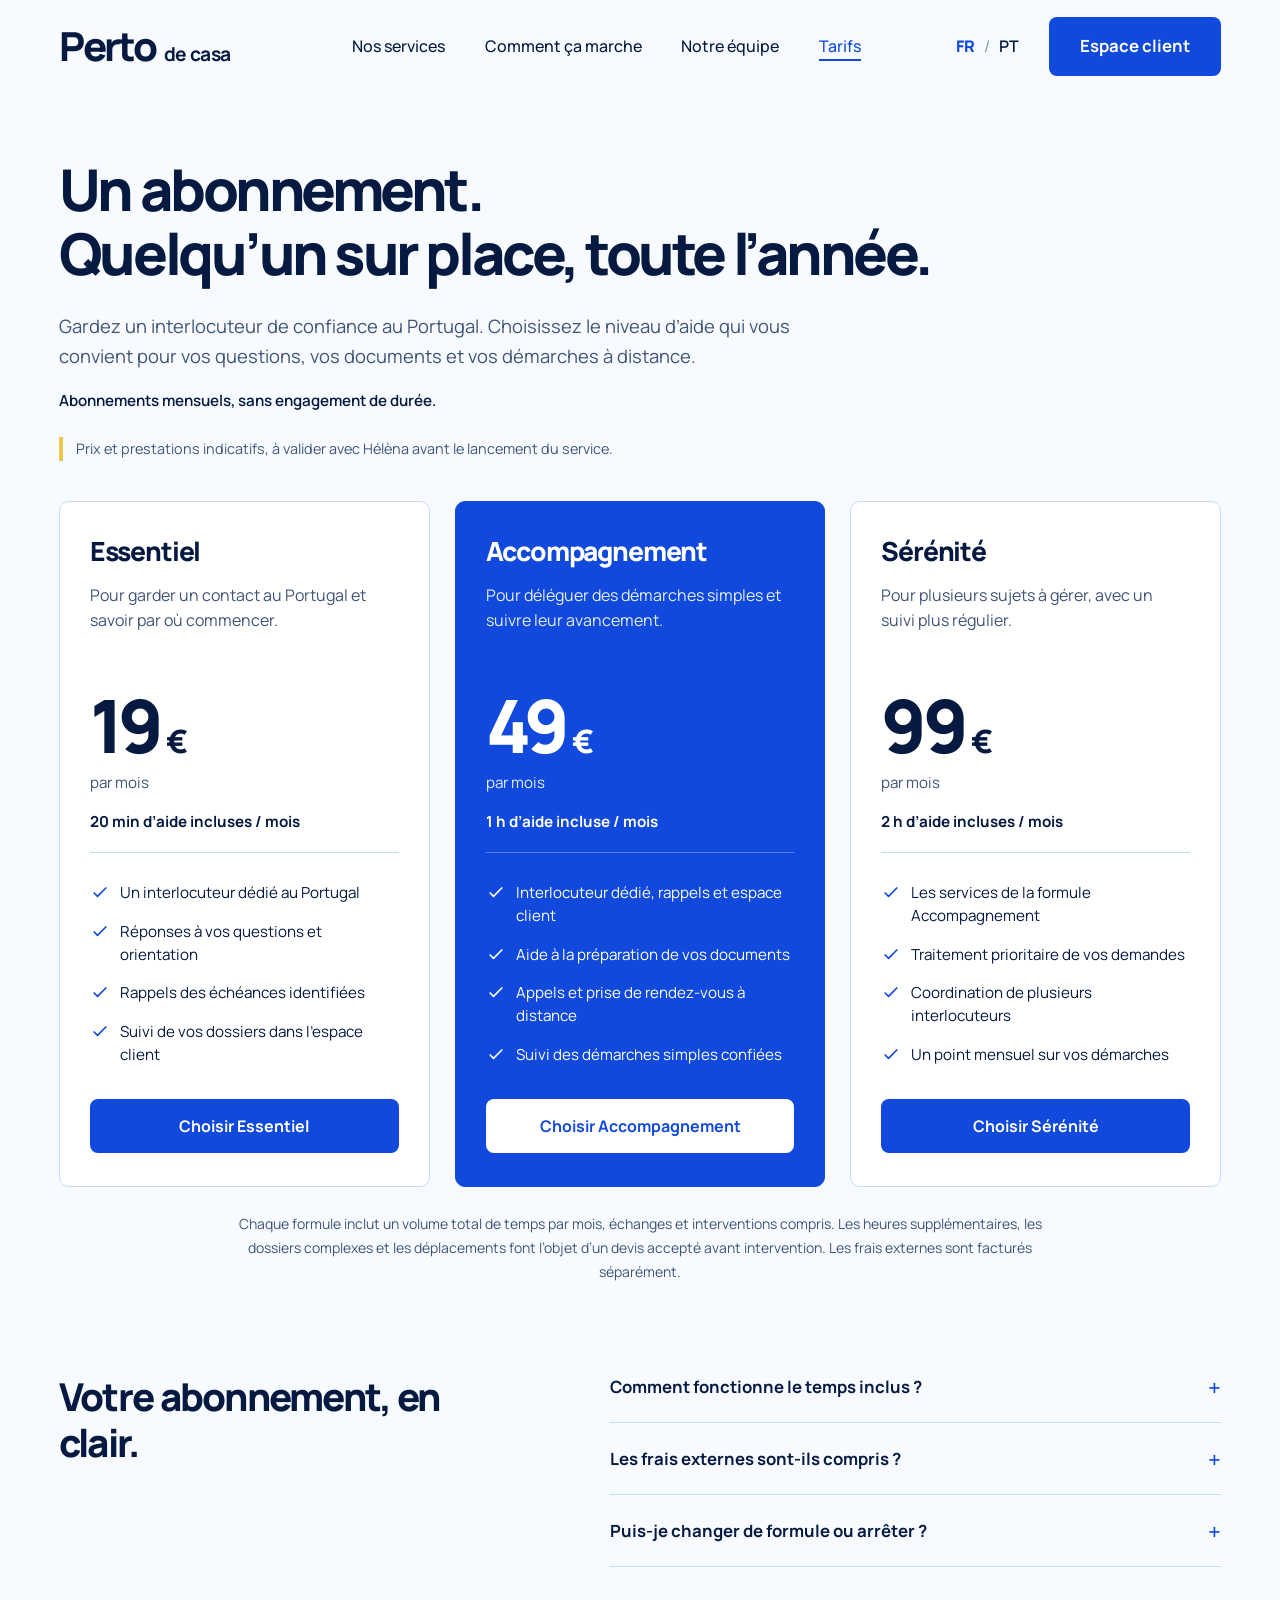
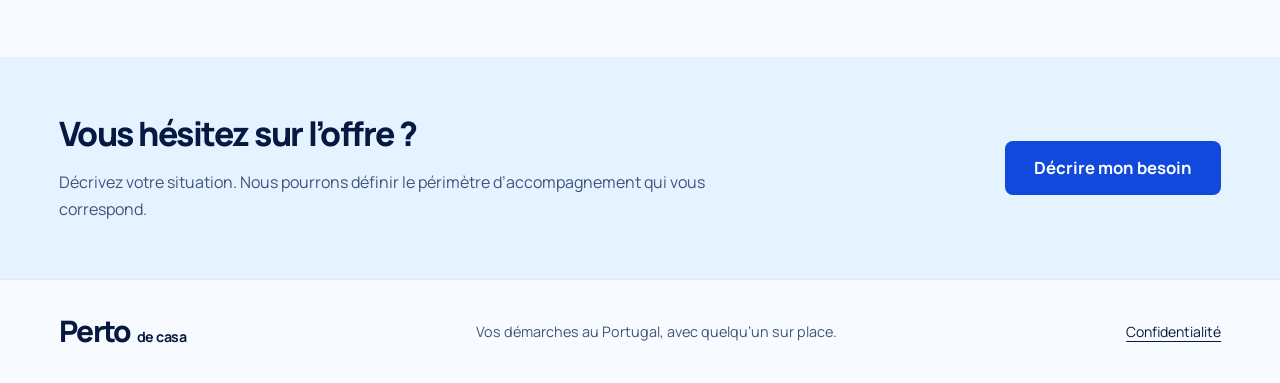
==== commit 4e7b161e: "Replace one-off pricing with three monthly subscriptions" ====
--- a/tarifs.html
+++ b/tarifs.html
@@ -4,7 +4,7 @@
   <meta charset="utf-8">
   <meta name="viewport" content="width=device-width, initial-scale=1">
   <meta name="theme-color" content="#f7fbff">
-  <meta name="description" content="Découvrez les offres indicatives de Perto de Casa : une démarche, plusieurs démarches ou un projet de retour au Portugal.">
+  <meta name="description" content="Trois abonnements indicatifs pour garder un interlocuteur au Portugal : Essentiel à 19 €, Accompagnement à 49 € et Sérénité à 99 € par mois.">
   <title>Tarifs — Perto de Casa</title>
   <link rel="canonical" href="https://ayoubkhm.github.io/perto-de-casa/tarifs.html">
   <link rel="icon" href="assets/favicon.svg" type="image/svg+xml">
@@ -56,58 +56,65 @@
 
   <main id="main">
     <section class="pricing-intro page-width" aria-labelledby="pricing-title">
-      <h1 id="pricing-title" data-i18n="pricingTitle">Des tarifs clairs.<br>Un accompagnement à votre mesure.</h1>
-      <p class="pricing-description" data-i18n="pricingIntro">Une démarche ponctuelle ou un projet plus large : choisissez le point de départ qui correspond à votre situation.</p>
-      <p class="pricing-indicative" data-i18n="indicative">Prix indicatifs, à valider avant le lancement du service.</p>
+      <h1 id="pricing-title" data-i18n="pricingTitle">Un abonnement.<br>Quelqu’un sur place, toute l’année.</h1>
+      <p class="pricing-description" data-i18n="pricingIntro">Gardez un interlocuteur de confiance au Portugal. Choisissez le niveau d’aide qui vous convient pour vos questions, vos documents et vos démarches à distance.</p>
+      <p class="subscription-terms" data-i18n="subscriptionTerms">Abonnements mensuels, sans engagement de durée.</p>
+      <p class="pricing-indicative" data-i18n="indicative">Prix et prestations indicatifs, à valider avec Hélèna avant le lancement du service.</p>
     </section>
 
-    <section class="pricing-offers page-width" aria-label="Offres d’accompagnement">
+    <section class="pricing-offers page-width" aria-labelledby="pricing-title">
       <div class="pricing-grid">
         <article class="price-card" aria-labelledby="essential-title">
-          <h2 id="essential-title" data-i18n="essentialTitle">Une démarche</h2>
-          <p class="offer-description" data-i18n="essentialDescription">Pour un besoin précis, avec des étapes bien identifiées.</p>
-          <div class="price"><span class="price-from" data-i18n="from">À partir de</span><strong>49<span>€</span></strong><span class="price-unit" data-i18n="perTask">par démarche</span></div>
+          <h2 id="essential-title" data-i18n="essentialTitle">Essentiel</h2>
+          <p class="offer-description" data-i18n="essentialDescription">Pour garder un contact au Portugal et savoir par où commencer.</p>
+          <div class="price"><strong>19<span>€</span></strong><span class="price-unit" data-i18n="perMonth">par mois</span></div>
+          <p class="offer-allowance" data-i18n="essentialAllowance">20 min d’aide incluses / mois</p>
           <ul class="offer-features">
-            <li><svg class="icon"><use href="#icon-check"/></svg><span data-i18n="essentialOne">Un besoin administratif identifié</span></li>
-            <li><svg class="icon"><use href="#icon-check"/></svg><span data-i18n="essentialTwo">Liste des documents utiles</span></li>
-            <li><svg class="icon"><use href="#icon-check"/></svg><span data-i18n="essentialThree">Point sur les prochaines étapes</span></li>
+            <li><svg class="icon"><use href="#icon-check"/></svg><span data-i18n="essentialOne">Un interlocuteur dédié au Portugal</span></li>
+            <li><svg class="icon"><use href="#icon-check"/></svg><span data-i18n="essentialTwo">Réponses à vos questions et orientation</span></li>
+            <li><svg class="icon"><use href="#icon-check"/></svg><span data-i18n="essentialThree">Rappels des échéances identifiées</span></li>
+            <li><svg class="icon"><use href="#icon-check"/></svg><span data-i18n="essentialFour">Suivi de vos dossiers dans l’espace client</span></li>
           </ul>
-          <button class="button button-primary" type="button" data-service="documents" data-i18n="choose">Préparer ma demande</button>
+          <button class="button button-primary" type="button" data-plan="essential" data-i18n="chooseEssential">Choisir Essentiel</button>
         </article>
 
         <article class="price-card price-card-featured" aria-labelledby="support-title">
-          <h2 id="support-title" data-i18n="supportTitle">Plusieurs démarches</h2>
-          <p class="offer-description" data-i18n="supportDescription">Pour organiser plusieurs sujets et suivre leur avancement.</p>
-          <div class="price"><span class="price-from" data-i18n="from">À partir de</span><strong>149<span>€</span></strong><span class="price-unit" data-i18n="perFile">par dossier</span></div>
+          <h2 id="support-title" data-i18n="supportTitle">Accompagnement</h2>
+          <p class="offer-description" data-i18n="supportDescription">Pour déléguer des démarches simples et suivre leur avancement.</p>
+          <div class="price"><strong>49<span>€</span></strong><span class="price-unit" data-i18n="perMonth">par mois</span></div>
+          <p class="offer-allowance" data-i18n="supportAllowance">1 h d’aide incluse / mois</p>
           <ul class="offer-features">
-            <li><svg class="icon"><use href="#icon-check"/></svg><span data-i18n="supportOne">Plusieurs démarches regroupées</span></li>
-            <li><svg class="icon"><use href="#icon-check"/></svg><span data-i18n="supportTwo">Coordination des interlocuteurs</span></li>
-            <li><svg class="icon"><use href="#icon-check"/></svg><span data-i18n="supportThree">Suivi des étapes de votre dossier</span></li>
+            <li><svg class="icon"><use href="#icon-check"/></svg><span data-i18n="supportOne">Interlocuteur dédié, rappels et espace client</span></li>
+            <li><svg class="icon"><use href="#icon-check"/></svg><span data-i18n="supportTwo">Aide à la préparation de vos documents</span></li>
+            <li><svg class="icon"><use href="#icon-check"/></svg><span data-i18n="supportThree">Appels et prise de rendez-vous à distance</span></li>
+            <li><svg class="icon"><use href="#icon-check"/></svg><span data-i18n="supportFour">Suivi des démarches simples confiées</span></li>
           </ul>
-          <button class="button button-inverse" type="button" data-service="remote" data-i18n="choose">Préparer ma demande</button>
+          <button class="button button-inverse" type="button" data-plan="support" data-i18n="chooseSupport">Choisir Accompagnement</button>
         </article>
 
-        <article class="price-card" aria-labelledby="return-title">
-          <h2 id="return-title" data-i18n="returnTitle">Un projet de retour</h2>
-          <p class="offer-description" data-i18n="returnOfferDescription">Pour préparer votre retour au Portugal avec un accompagnement adapté.</p>
-          <div class="price"><span class="price-from" data-i18n="from">À partir de</span><strong>390<span>€</span></strong><span class="price-unit" data-i18n="perProject">par projet</span></div>
+        <article class="price-card" aria-labelledby="serenity-title">
+          <h2 id="serenity-title" data-i18n="serenityTitle">Sérénité</h2>
+          <p class="offer-description" data-i18n="serenityDescription">Pour plusieurs sujets à gérer, avec un suivi plus régulier.</p>
+          <div class="price"><strong>99<span>€</span></strong><span class="price-unit" data-i18n="perMonth">par mois</span></div>
+          <p class="offer-allowance" data-i18n="serenityAllowance">2 h d’aide incluses / mois</p>
           <ul class="offer-features">
-            <li><svg class="icon"><use href="#icon-check"/></svg><span data-i18n="returnOne">Point sur votre projet de retour</span></li>
-            <li><svg class="icon"><use href="#icon-check"/></svg><span data-i18n="returnTwo">Organisation des démarches à prévoir</span></li>
-            <li><svg class="icon"><use href="#icon-check"/></svg><span data-i18n="returnThree">Accompagnement selon votre situation</span></li>
+            <li><svg class="icon"><use href="#icon-check"/></svg><span data-i18n="serenityOne">Les services de la formule Accompagnement</span></li>
+            <li><svg class="icon"><use href="#icon-check"/></svg><span data-i18n="serenityTwo">Traitement prioritaire de vos demandes</span></li>
+            <li><svg class="icon"><use href="#icon-check"/></svg><span data-i18n="serenityThree">Coordination de plusieurs interlocuteurs</span></li>
+            <li><svg class="icon"><use href="#icon-check"/></svg><span data-i18n="serenityFour">Un point mensuel sur vos démarches</span></li>
           </ul>
-          <button class="button button-primary" type="button" data-service="return" data-i18n="choose">Préparer ma demande</button>
+          <button class="button button-primary" type="button" data-plan="serenity" data-i18n="chooseSerenity">Choisir Sérénité</button>
         </article>
       </div>
-      <p class="pricing-note" data-i18n="priceNote">Chaque accompagnement fait l’objet d’un devis. Les frais administratifs et les éventuels honoraires de professionnels sont précisés séparément.</p>
+      <p class="pricing-note" data-i18n="priceNote">Chaque formule inclut un volume total de temps par mois, échanges et interventions compris. Les heures supplémentaires, les dossiers complexes et les déplacements font l’objet d’un devis accepté avant intervention. Les frais externes sont facturés séparément.</p>
     </section>
 
     <section class="pricing-faq page-width" aria-labelledby="pricing-faq-title">
-      <h2 id="pricing-faq-title" data-i18n="pricingQuestions">Quelques précisions sur les offres.</h2>
+      <h2 id="pricing-faq-title" data-i18n="pricingQuestions">Votre abonnement, en clair.</h2>
       <div class="faq-list">
-        <details><summary data-i18n="faqOne">Comment le prix définitif est-il établi ?</summary><p data-i18n="faqOneAnswer">Le devis précise les démarches prises en charge, les pièces utiles et les éventuels besoins de coordination. Les montants présentés sont des indications de travail à confirmer avec Hélèna.</p></details>
-        <details><summary data-i18n="faqTwo">Les frais externes sont-ils compris ?</summary><p data-i18n="faqTwoAnswer">Les frais de l’administration, les traductions et les éventuels honoraires de professionnels sont distingués de l’accompagnement et précisés dans le devis.</p></details>
-        <details><summary data-i18n="faqThree">Puis-je commencer par une seule démarche ?</summary><p data-i18n="faqThreeAnswer">Oui. L’offre « Une démarche » est prévue pour un besoin ponctuel. Vous pourrez ensuite définir un accompagnement plus large si votre situation le demande.</p></details>
+        <details><summary data-i18n="faqOne">Comment fonctionne le temps inclus ?</summary><p data-i18n="faqOneAnswer">Le temps consacré à vos échanges, à la préparation de documents et aux interventions est déduit du volume mensuel de votre formule. Le point mensuel de Sérénité est compris dans ses 2 heures. Le temps inutilisé n’est pas reporté. Toute intervention au-delà du forfait nécessite votre accord sur un devis.</p></details>
+        <details><summary data-i18n="faqTwo">Les frais externes sont-ils compris ?</summary><p data-i18n="faqTwoAnswer">Les frais de l’administration, les traductions et les éventuels honoraires de professionnels ne sont pas inclus dans l’abonnement. Ils vous sont précisés avant toute dépense.</p></details>
+        <details><summary data-i18n="faqThree">Puis-je changer de formule ou arrêter ?</summary><p data-i18n="faqThreeAnswer">Les formules sont proposées sans engagement de durée. Un changement ou une résiliation prend effet à la fin du mois d’abonnement en cours. Ces modalités restent à valider avec Hélèna avant le lancement.</p></details>
       </div>
     </section>
 
@@ -129,6 +136,7 @@
       <form id="request-form">
         <div class="form-row"><label><span data-i18n="name">Votre nom</span><input name="name" type="text" autocomplete="name" maxlength="100" required></label><label><span data-i18n="email">Votre e-mail</span><input name="email" type="email" autocomplete="email" maxlength="150" required></label></div>
         <div class="form-row"><label><span data-i18n="country">Vous vivez en</span><select name="country"><option value="France">France</option><option value="Suisse" data-i18n="switzerland">Suisse</option><option value="Allemagne" data-i18n="germany">Allemagne</option><option value="Royaume-Uni" data-i18n="uk">Royaume-Uni</option><option value="Portugal">Portugal</option><option value="Autre" data-i18n="other">Autre pays</option></select></label><label><span data-i18n="subject">Votre besoin concerne</span><select name="service"><option value="documents" data-i18n="documents">Documents</option><option value="remote" data-i18n="remote">Démarches à distance</option><option value="return" data-i18n="return">Retour au Portugal</option><option value="other" data-i18n="unsure">Je souhaite en discuter</option></select></label></div>
+        <label><span id="request-plan-label" data-i18n="plan">Formule envisagée</span><select name="plan" aria-labelledby="request-plan-label"><option value="none" data-i18n="noPlan">À définir ensemble</option><option value="essential" data-i18n="essentialTitle">Essentiel</option><option value="support" data-i18n="supportTitle">Accompagnement</option><option value="serenity" data-i18n="serenityTitle">Sérénité</option></select></label>
         <label><span data-i18n="message">Expliquez-nous votre situation</span><textarea name="message" rows="4" maxlength="3000" required data-i18n-placeholder="messagePlaceholder" placeholder="Quelle démarche souhaitez-vous préparer ?"></textarea></label>
         <p class="form-note" data-i18n="formNote">Ne joignez pas de document d’identité ni d’information sensible à ce premier descriptif.</p>
         <button class="button button-primary form-submit" type="submit" data-i18n="prepare">Préparer ma demande</button>
@@ -138,7 +146,7 @@
       <span class="result-icon"><svg class="icon"><use href="#icon-check"/></svg></span>
       <h2 data-i18n="resultTitle" tabindex="-1">Votre demande est prête.</h2>
       <p class="modal-intro" data-i18n="resultIntro">Téléchargez ce récapitulatif pour votre premier échange. Aucune information n’a été envoyée.</p>
-      <div class="request-summary"><dl><dt data-i18n="name">Votre nom</dt><dd id="summary-name"></dd><dt data-i18n="subject">Votre besoin concerne</dt><dd id="summary-service"></dd><dt data-i18n="message">Expliquez-nous votre situation</dt><dd id="summary-message"></dd></dl></div>
+      <div class="request-summary"><dl><dt data-i18n="name">Votre nom</dt><dd id="summary-name"></dd><dt data-i18n="subject">Votre besoin concerne</dt><dd id="summary-service"></dd><dt data-i18n="plan">Formule envisagée</dt><dd id="summary-plan"></dd><dt data-i18n="message">Expliquez-nous votre situation</dt><dd id="summary-message"></dd></dl></div>
       <button id="download-request" class="button button-primary form-submit" type="button"><svg class="icon"><use href="#icon-download"/></svg><span data-i18n="download">Télécharger ma demande</span></button>
       <button id="edit-request" class="text-link result-back" type="button" data-i18n="edit">Modifier ma demande</button>
     </div>
--- a/pricing.css
+++ b/pricing.css
@@ -1,23 +1,25 @@
 .pricing-intro{padding-top:66px;padding-bottom:40px}
 .pricing-intro h1{font-size:clamp(2.5rem,4.5vw,4.55rem);line-height:1.11;letter-spacing:-.06em;font-weight:800;max-width:1080px}
 .pricing-description{font-size:1.15rem;line-height:1.65;color:var(--muted);max-width:760px;margin-top:25px}
+.subscription-terms{font-size:.95rem;line-height:1.6;font-weight:600;margin-top:17px}
 .pricing-indicative{font-size:.9rem;line-height:1.65;border-left:4px solid var(--yellow);padding-left:13px;margin-top:24px;color:var(--muted)}
 .pricing-grid{display:grid;grid-template-columns:repeat(3,minmax(0,1fr));gap:25px}
 .price-card{border:1px solid var(--line);background:#fff;padding:33px 30px;border-radius:10px;display:flex;flex-direction:column;min-width:0}
-.price-card h2{font-size:1.65rem;font-weight:800;line-height:1.25;letter-spacing:-.045em}
+.price-card h2{font-size:1.65rem;font-weight:800;line-height:1.25;letter-spacing:-.045em;overflow-wrap:anywhere}
 .offer-description{font-size:1rem;line-height:1.6;color:var(--muted);margin-top:15px;min-height:77px}
 .price{margin-top:23px;display:flex;flex-direction:column;align-items:flex-start;gap:5px}
-.price-from{font-size:.875rem;color:var(--muted)}
 .price strong{font-size:4.6rem;line-height:1.15;letter-spacing:-.065em;font-weight:800;white-space:nowrap}
 .price strong>span{font-size:2rem;letter-spacing:-.035em;margin-left:7px}
 .price-unit{font-size:.95rem;color:var(--muted)}
+.offer-allowance{font-size:.95rem;line-height:1.5;font-weight:700;margin-top:18px;padding-bottom:18px;border-bottom:1px solid var(--line)}
 .offer-features{list-style:none;padding:0;margin:29px 0 32px;display:flex;flex-direction:column;gap:16px;flex:1}
 .offer-features li{display:flex;align-items:flex-start;gap:10px;font-size:.95rem;line-height:1.5;min-width:0}
 .offer-features li .icon{width:20px;height:20px;color:var(--blue);margin-top:1px;stroke-width:2}
 .offer-features li span{min-width:0;overflow-wrap:anywhere}
 .price-card>.button{width:100%;font-size:1rem;padding:16px 14px}
 .price-card-featured{background:var(--blue);border-color:var(--blue);color:white}
-.price-card-featured .offer-description,.price-card-featured .price-from,.price-card-featured .price-unit{color:#e6efff}
+.price-card-featured .offer-description,.price-card-featured .price-unit{color:#e6efff}
+.price-card-featured .offer-allowance{border-color:#ffffff50}
 .price-card-featured .offer-features li .icon{color:white}
 .button-inverse{background:white;color:var(--blue)}
 .button-inverse:hover{background:#eaf2ff}
